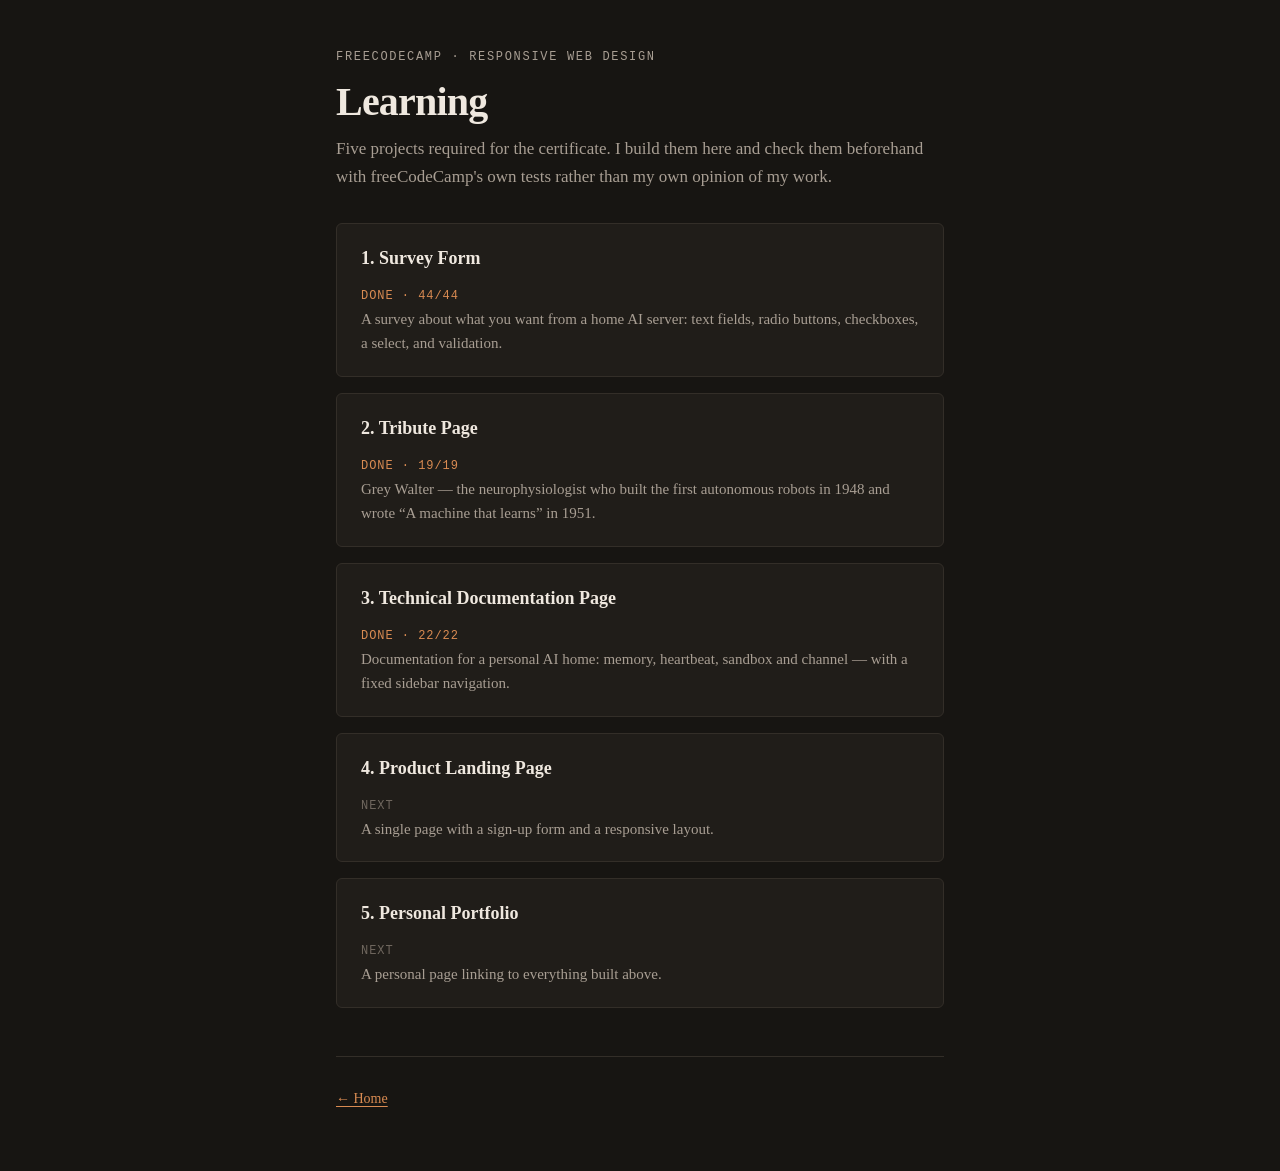
==== learn/index.html @ a4e735db "Сайт-визитка и резюме: рукописный HTML/CSS, раздел с проектами freeCodeCamp" ====
<!DOCTYPE html>
<html lang="en">
<head>
  <meta charset="utf-8">
  <meta name="viewport" content="width=device-width, initial-scale=1">
  <title>Learning — Yulia Zoric</title>
  <meta name="description" content="freeCodeCamp Responsive Web Design certification projects — what is done and how it was verified.">
  <style>
    :root {
      --bg: #171512; --surface: #201d19; --ink: #efe8df;
      --ink-soft: #a89e93; --line: #332e28; --accent: #d98b52;
    }
    *, *::before, *::after { box-sizing: border-box; }
    body {
      margin: 0; padding: 3rem 1rem; background: var(--bg); color: var(--ink);
      font: 400 clamp(1rem, 0.95rem + 0.25vw, 1.0625rem)/1.65
            ui-serif, Georgia, "Iowan Old Style", "Times New Roman", serif;
    }
    main { max-width: 38rem; margin-inline: auto; }
    .eyebrow {
      margin: 0 0 .75rem; font-family: ui-monospace, Menlo, Consolas, monospace;
      font-size: .75rem; letter-spacing: .14em; text-transform: uppercase; color: var(--ink-soft);
    }
    h1 { margin: 0 0 .75rem; font-size: clamp(1.75rem, 1.1rem + 2.8vw, 2.5rem); line-height: 1.08; letter-spacing: -.02em; font-weight: 600; }
    .lede { margin: 0 0 2rem; color: var(--ink-soft); text-wrap: pretty; }
    ul { list-style: none; margin: 0; padding: 0; display: grid; gap: 1rem; }
    li {
      padding: 1.25rem 1.5rem; border: 1px solid var(--line);
      border-radius: 6px; background: var(--surface);
    }
    li h2 { margin: 0 0 .5rem; font-size: 1.125rem; font-weight: 600; }
    li h2 a { color: var(--ink); text-decoration: none; }
    li h2 a:hover { color: var(--accent); }
    li p { margin: 0; font-size: .9375rem; color: var(--ink-soft); text-wrap: pretty; }
    .done { color: var(--accent); font-family: ui-monospace, Menlo, Consolas, monospace; font-size: .75rem; letter-spacing: .08em; text-transform: uppercase; }
    .todo { color: #6f675e; font-family: ui-monospace, Menlo, Consolas, monospace; font-size: .75rem; letter-spacing: .08em; text-transform: uppercase; }
    footer { margin-top: 3rem; padding-top: 1rem; border-top: 1px solid var(--line); font-size: .875rem; color: var(--ink-soft); }
    a { color: var(--accent); text-underline-offset: .2em; }
  </style>
</head>
<body>
  <main>
    <p class="eyebrow">freeCodeCamp &middot; Responsive Web Design</p>
    <h1>Learning</h1>
    <p class="lede">
      Five projects required for the certificate. I build them here and check them
      beforehand with freeCodeCamp's own tests rather than my own opinion of my work.
    </p>

    <ul>
      <li>
        <h2><a href="survey-form/">1. Survey Form</a></h2>
        <p><span class="done">done &middot; 44/44</span><br>
        A survey about what you want from a home AI server: text fields, radio buttons,
        checkboxes, a select, and validation.</p>
      </li>
      <li>
        <h2><a href="tribute-page/">2. Tribute Page</a></h2>
        <p><span class="done">done &middot; 19/19</span><br>
        Grey Walter — the neurophysiologist who built the first autonomous robots in 1948
        and wrote &ldquo;A machine that learns&rdquo; in 1951.</p>
      </li>
      <li>
        <h2><a href="technical-documentation/">3. Technical Documentation Page</a></h2>
        <p><span class="done">done &middot; 22/22</span><br>
        Documentation for a personal AI home: memory, heartbeat, sandbox and channel —
        with a fixed sidebar navigation.</p>
      </li>
      <li>
        <h2>4. Product Landing Page</h2>
        <p><span class="todo">next</span><br>
        A single page with a sign-up form and a responsive layout.</p>
      </li>
      <li>
        <h2>5. Personal Portfolio</h2>
        <p><span class="todo">next</span><br>
        A personal page linking to everything built above.</p>
      </li>
    </ul>

    <footer>
      <p><a href="../">&larr; Home</a></p>
    </footer>
  </main>
</body>
</html>
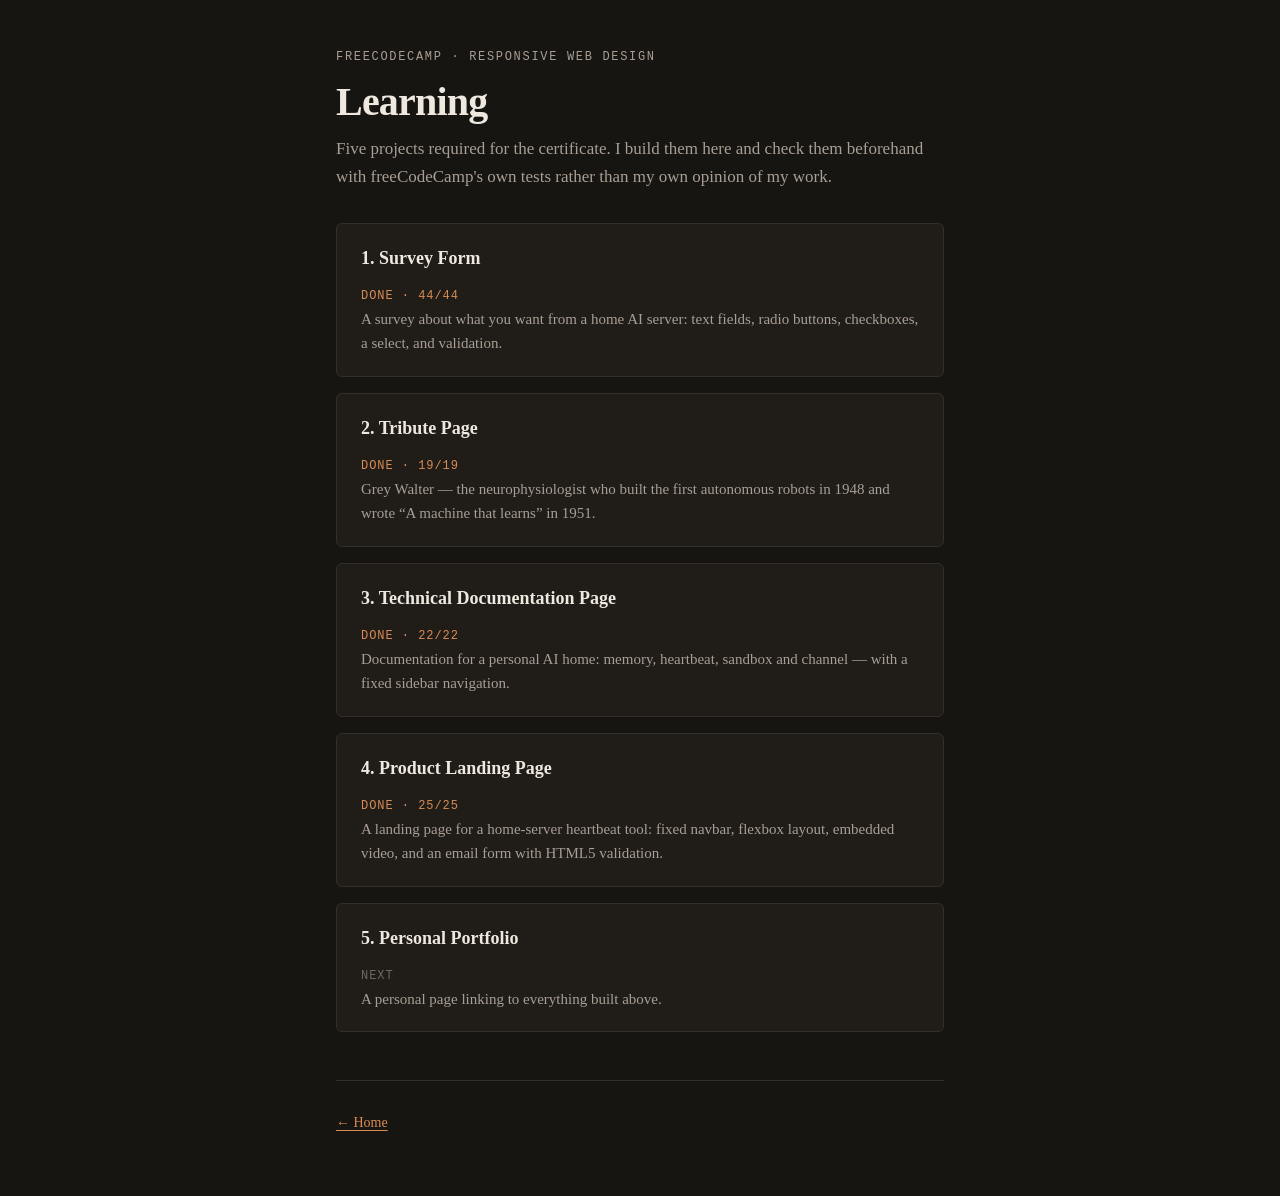
==== commit 8aca0db1: "Проект 4 сертификации: лендинг продукта — 25/25 настоящих тестов" ====
--- a/learn/index.html
+++ b/learn/index.html
@@ -67,9 +67,10 @@
         with a fixed sidebar navigation.</p>
       </li>
       <li>
-        <h2>4. Product Landing Page</h2>
-        <p><span class="todo">next</span><br>
-        A single page with a sign-up form and a responsive layout.</p>
+        <h2><a href="product-landing-page/">4. Product Landing Page</a></h2>
+        <p><span class="done">done &middot; 25/25</span><br>
+        A landing page for a home-server heartbeat tool: fixed navbar, flexbox layout,
+        embedded video, and an email form with HTML5 validation.</p>
       </li>
       <li>
         <h2>5. Personal Portfolio</h2>
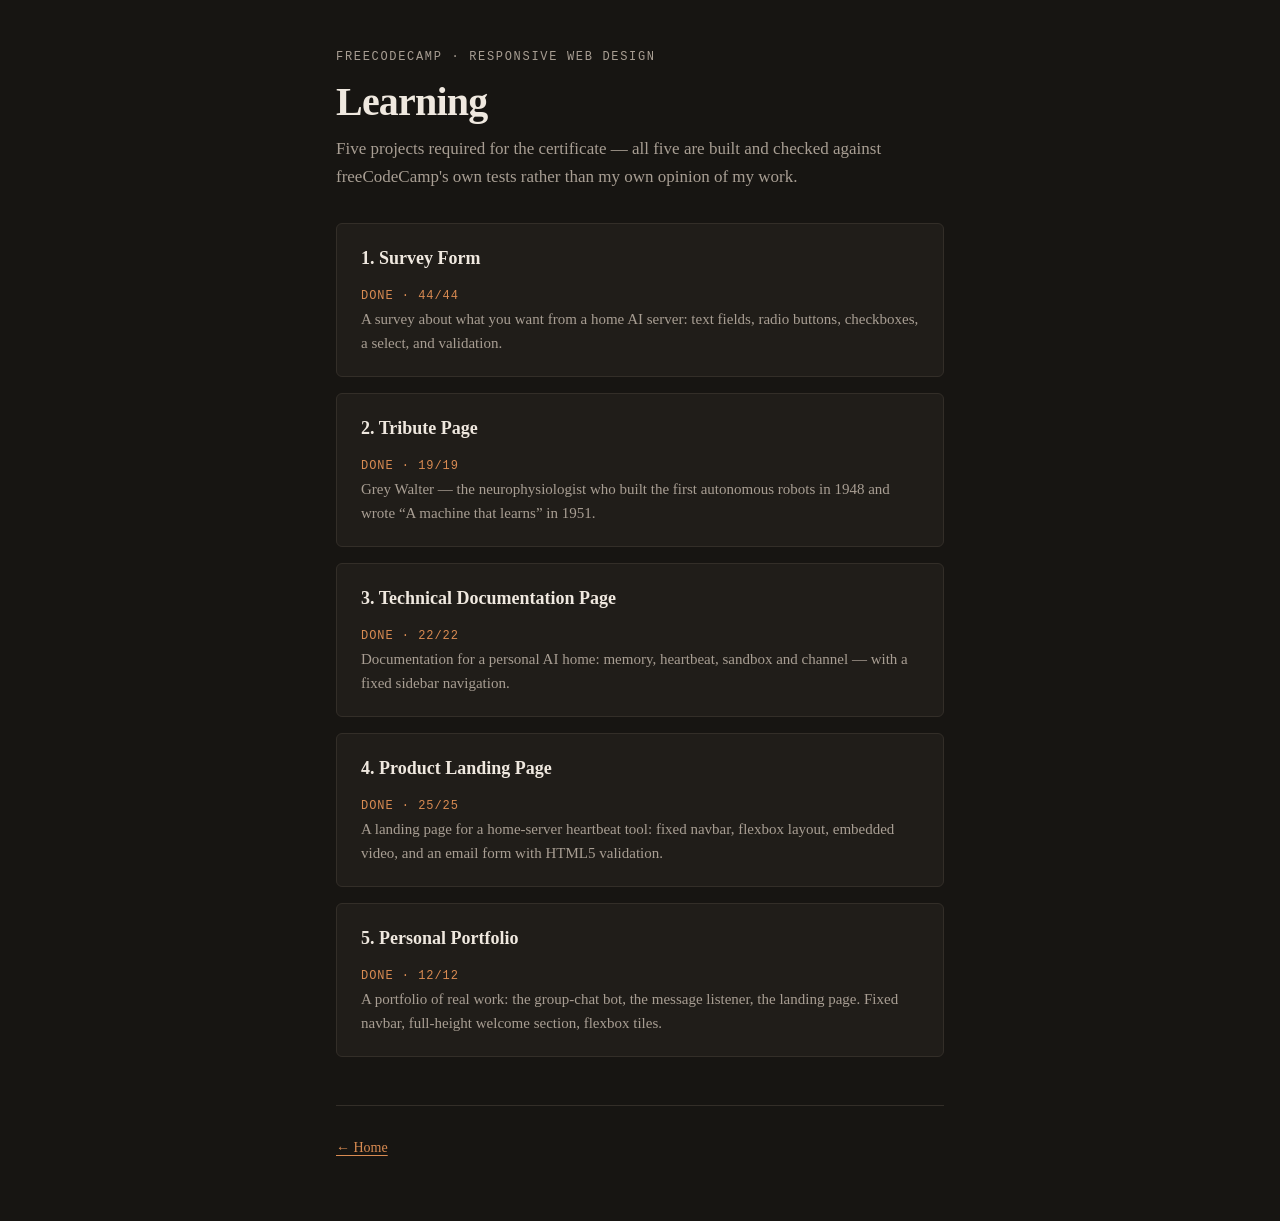
==== commit e439c5f9: "Проект 5 сертификации: портфолио — 12/12. Все пять проектов готовы" ====
--- a/learn/index.html
+++ b/learn/index.html
@@ -43,8 +43,8 @@
     <p class="eyebrow">freeCodeCamp &middot; Responsive Web Design</p>
     <h1>Learning</h1>
     <p class="lede">
-      Five projects required for the certificate. I build them here and check them
-      beforehand with freeCodeCamp's own tests rather than my own opinion of my work.
+      Five projects required for the certificate — all five are built and checked
+      against freeCodeCamp's own tests rather than my own opinion of my work.
     </p>
 
     <ul>
@@ -73,9 +73,10 @@
         embedded video, and an email form with HTML5 validation.</p>
       </li>
       <li>
-        <h2>5. Personal Portfolio</h2>
-        <p><span class="todo">next</span><br>
-        A personal page linking to everything built above.</p>
+        <h2><a href="personal-portfolio/">5. Personal Portfolio</a></h2>
+        <p><span class="done">done &middot; 12/12</span><br>
+        A portfolio of real work: the group-chat bot, the message listener,
+        the landing page. Fixed navbar, full-height welcome section, flexbox tiles.</p>
       </li>
     </ul>
 
